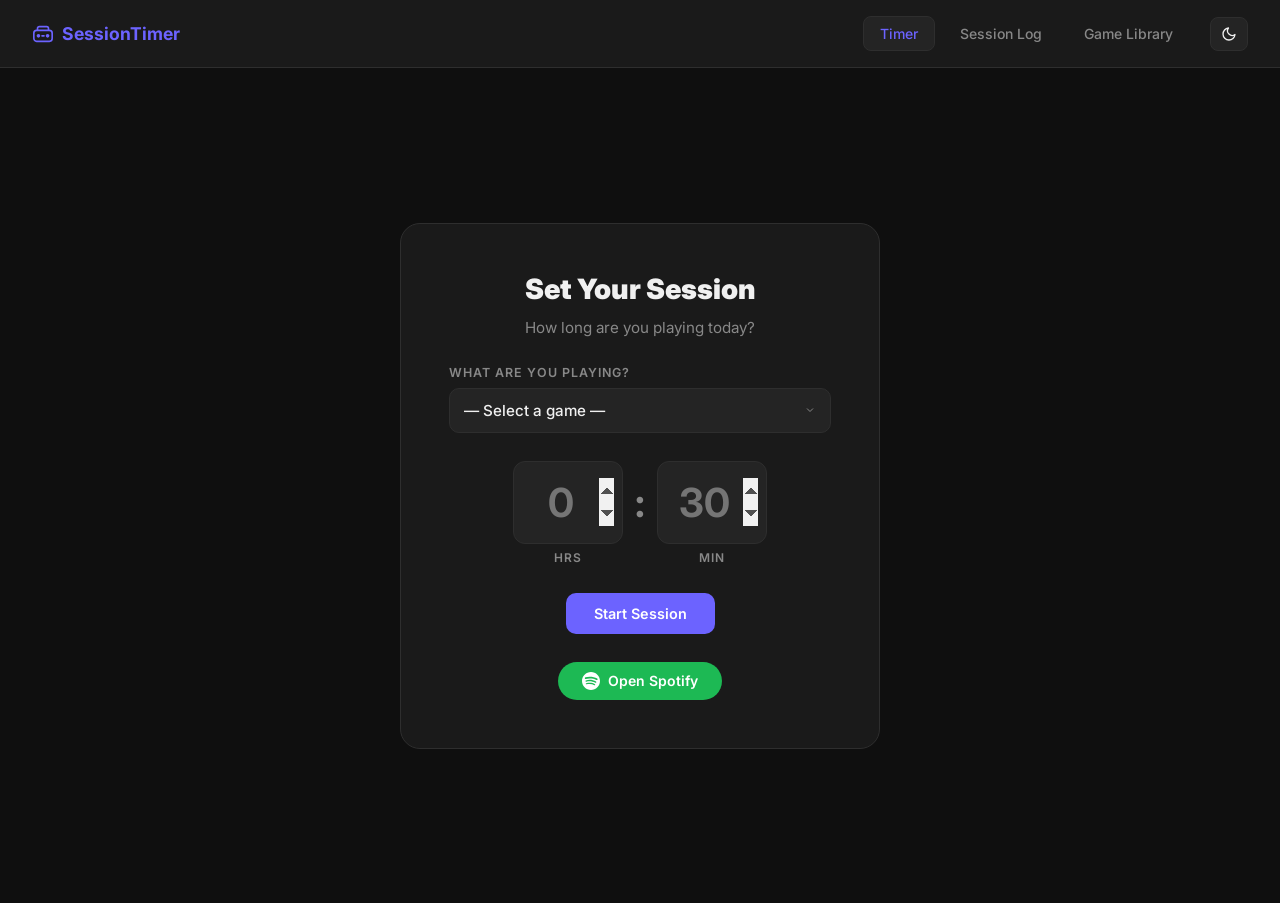
==== index.html @ 086ff905 "Add game library, local storage, and Mindfulness features" ====
<!DOCTYPE html>
<html lang="en" data-theme="dark">

<head>
  <meta charset="UTF-8" />
  <meta name="viewport" content="width=device-width, initial-scale=1.0" />
  <title>Game Session Timer</title>
  <link rel="stylesheet" href="styles.css" />
  <link href="https://fonts.googleapis.com/css2?family=Inter:wght@400;500;600;700;900&display=swap" rel="stylesheet" />
</head>

<body>

  <nav class="navbar">
    <div class="nav-logo">
      <svg width="22" height="22" viewBox="0 0 24 24" fill="none" xmlns="http://www.w3.org/2000/svg">
        <rect x="2" y="8" width="20" height="12" rx="3" stroke="currentColor" stroke-width="1.8"/>
        <circle cx="7" cy="14" r="2" fill="currentColor"/>
        <circle cx="17" cy="14" r="2" fill="currentColor"/>
        <rect x="10" y="13" width="4" height="2" rx="1" fill="currentColor"/>
        <path d="M6 8V6a2 2 0 0 1 2-2h8a2 2 0 0 1 2 2v2" stroke="currentColor" stroke-width="1.8"/>
      </svg>
      SessionTimer
    </div>
    <div class="nav-right">
      <div class="nav-links">
        <button onclick="showSection('timer')" class="nav-btn active" id="nav-timer">Timer</button>
        <button onclick="showSection('log')" class="nav-btn" id="nav-log">Session Log</button>
        <button onclick="showSection('library')" class="nav-btn" id="nav-library">Game Library</button>
      </div>
      <button class="theme-toggle" onclick="toggleTheme()" id="theme-btn">
        <svg id="moon-icon" width="16" height="16" viewBox="0 0 24 24" fill="none" xmlns="http://www.w3.org/2000/svg">
          <path d="M21 12.79A9 9 0 1 1 11.21 3 7 7 0 0 0 21 12.79z" stroke="currentColor" stroke-width="2" stroke-linecap="round" stroke-linejoin="round"/>
        </svg>
        <svg id="sun-icon" width="16" height="16" viewBox="0 0 24 24" fill="none" xmlns="http://www.w3.org/2000/svg" class="hidden">
          <circle cx="12" cy="12" r="5" stroke="currentColor" stroke-width="2"/>
          <line x1="12" y1="1" x2="12" y2="3" stroke="currentColor" stroke-width="2" stroke-linecap="round"/>
          <line x1="12" y1="21" x2="12" y2="23" stroke="currentColor" stroke-width="2" stroke-linecap="round"/>
          <line x1="4.22" y1="4.22" x2="5.64" y2="5.64" stroke="currentColor" stroke-width="2" stroke-linecap="round"/>
          <line x1="18.36" y1="18.36" x2="19.78" y2="19.78" stroke="currentColor" stroke-width="2" stroke-linecap="round"/>
          <line x1="1" y1="12" x2="3" y2="12" stroke="currentColor" stroke-width="2" stroke-linecap="round"/>
          <line x1="21" y1="12" x2="23" y2="12" stroke="currentColor" stroke-width="2" stroke-linecap="round"/>
          <line x1="4.22" y1="19.78" x2="5.64" y2="18.36" stroke="currentColor" stroke-width="2" stroke-linecap="round"/>
          <line x1="18.36" y1="5.64" x2="19.78" y2="4.22" stroke="currentColor" stroke-width="2" stroke-linecap="round"/>
        </svg>
      </button>
    </div>
  </nav>

  <!-- Progress bar sits flush under the navbar, hidden until a session starts -->
  <div id="progress-bar-container" class="progress-bar-container hidden">
    <div id="progress-bar-fill" class="progress-bar-fill"></div>
  </div>

  <!-- ── TIMER SECTION ── -->
  <section id="timer-section" class="section active">
    <div class="timer-card">

      <h1 class="timer-title">Set Your Session</h1>
      <p class="timer-subtitle">How long are you playing today?</p>

      <!-- Game selector: dropdown + optional custom input -->
      <div class="game-selector" id="game-selector">
        <label class="game-label">What are you playing?</label>
        <select id="game-dropdown" class="game-dropdown" onchange="handleGameDropdown()">
          <option value="">— Select a game —</option>
          <option value="Fortnite">Fortnite</option>
          <option value="Minecraft">Minecraft</option>
          <option value="Call of Duty">Call of Duty</option>
          <option value="Valorant">Valorant</option>
          <option value="Apex Legends">Apex Legends</option>
          <option value="League of Legends">League of Legends</option>
          <option value="FIFA">FIFA</option>
          <option value="Rocket League">Rocket League</option>
          <option value="GTA V">GTA V</option>
          <option value="Elden Ring">Elden Ring</option>
          <option value="Overwatch 2">Overwatch 2</option>
          <option value="Cyberpunk 2077">Cyberpunk 2077</option>
          <option value="The Last of Us">The Last of Us</option>
          <option value="Red Dead Redemption 2">Red Dead Redemption 2</option>
          <option value="Zelda: Tears of the Kingdom">Zelda: Tears of the Kingdom</option>
          <option value="custom">✏️ Type my own...</option>
        </select>
        <!-- Shown only when "Type my own" is selected -->
        <input type="text" id="game-custom-input" class="game-custom-input hidden" placeholder="Enter game name..." />
      </div>

      <div class="time-inputs" id="time-inputs">
        <div class="input-group">
          <input type="number" id="hours-input" min="0" max="23" placeholder="0" />
          <label>hrs</label>
        </div>
        <div class="input-divider">:</div>
        <div class="input-group">
          <input type="number" id="minutes-input" min="0" max="59" placeholder="30" />
          <label>min</label>
        </div>
      </div>

      <div class="countdown-display hidden" id="countdown-display">
        <div class="countdown-game-name" id="countdown-game-name"></div>
        <div class="countdown-time" id="countdown-time">00:00:00</div>
        <div class="countdown-label" id="countdown-label">Time Remaining</div>
      </div>

      <div class="warning-banner hidden" id="warning-banner">
        ⚠️ Less than 5 minutes left!
      </div>

      <div class="timer-controls">
        <button class="btn btn-primary" id="start-btn" onclick="startTimer()">Start Session</button>
        <button class="btn btn-secondary hidden" id="pause-btn" onclick="pauseTimer()">Pause</button>
        <button class="btn btn-ghost hidden" id="reset-btn" onclick="resetTimer()">Reset</button>
      </div>

      <a href="https://open.spotify.com" target="_blank" class="spotify-btn">
        <svg width="18" height="18" viewBox="0 0 24 24" xmlns="http://www.w3.org/2000/svg" fill="white">
          <path d="M12 0C5.373 0 0 5.373 0 12s5.373 12 12 12 12-5.373 12-12S18.627 0 12 0zm5.516 17.318c-.214.354-.676.465-1.028.251-2.818-1.722-6.365-2.111-10.542-1.157-.402.092-.803-.158-.895-.559-.092-.401.158-.803.559-.895 4.568-1.045 8.487-.595 11.655 1.338.353.215.464.676.251 1.022zm1.472-3.27c-.27.438-.843.576-1.281.308-3.225-1.982-8.142-2.557-11.958-1.399-.494.149-1.017-.131-1.166-.625-.148-.494.132-1.016.625-1.165 4.358-1.322 9.776-.682 13.472 1.594.439.27.577.843.308 1.287zm.126-3.409c-3.868-2.297-10.248-2.508-13.942-1.387-.592.18-1.217-.155-1.396-.747-.18-.592.155-1.217.747-1.396 4.244-1.289 11.298-1.04 15.754 1.605.533.316.708 1.003.392 1.535-.316.531-1.003.707-1.535.39h-.02z"/>
        </svg>
        Open Spotify
      </a>

    </div>
  </section>

  <!-- ── SESSION LOG SECTION ── -->
  <section id="log-section" class="section hidden">
    <div class="log-card">

      <div class="log-header">
        <h2 class="log-title">Session Log</h2>
        <button class="btn btn-ghost" onclick="clearLog()">Clear All</button>
      </div>

      <div class="log-stats">
        <div class="stat-pill">
          <span id="total-sessions">0</span> sessions
        </div>
        <div class="stat-pill">
          <span id="total-time">0</span> mins total
        </div>
      </div>

      <div id="log-list" class="log-list">
        <div class="log-empty" id="log-empty">No sessions yet. Start a timer to log your first session.</div>
      </div>

    </div>
  </section>

  <!-- ── GAME LIBRARY SECTION ── -->
  <section id="library-section" class="section hidden">
    <div class="library-card">

      <div class="log-header">
        <h2 class="log-title">🎮 Game Library</h2>
      </div>

      <!-- Weekly nudge shown when playtime exceeds 15 hrs -->
      <div id="wellness-nudge" class="wellness-nudge hidden">
        🧘 You've logged a lot of gaming this week. Remember to stretch, hydrate, and rest your eyes!
      </div>

      <div id="library-grid" class="library-grid">
        <div class="log-empty" id="library-empty">No games tracked yet. Start a session to build your library.</div>
      </div>

    </div>
  </section>

  <!-- ── INTENTION MODAL (pre-session) ── -->
  <div id="intention-modal" class="modal-overlay hidden">
    <div class="modal">
      <h2 class="modal-title">Before you dive in...</h2>
      <p class="modal-subtitle">What's your intention for this session?</p>
      <div class="intention-options">
        <button class="intention-btn" onclick="selectIntention('🎯 Focused practice')">🎯 Focused practice</button>
        <button class="intention-btn" onclick="selectIntention('😌 Unwind & relax')">😌 Unwind & relax</button>
        <button class="intention-btn" onclick="selectIntention('🏆 Competitive grind')">🏆 Competitive grind</button>
        <button class="intention-btn" onclick="selectIntention('🧭 Explore & have fun')">🧭 Explore & have fun</button>
      </div>
    </div>
  </div>

  <!-- ── REFLECTION MODAL (post-session) ── -->
  <div id="reflection-modal" class="modal-overlay hidden">
    <div class="modal">
      <h2 class="modal-title">Session Complete! 🎉</h2>
      <p class="modal-subtitle">How are you feeling?</p>
      <div class="mood-options">
        <button class="mood-btn" onclick="selectMood('😤', 'Frustrated')">😤<span>Frustrated</span></button>
        <button class="mood-btn" onclick="selectMood('😐', 'Meh')">😐<span>Meh</span></button>
        <button class="mood-btn" onclick="selectMood('🙂', 'Good')">🙂<span>Good</span></button>
        <button class="mood-btn" onclick="selectMood('😄', 'Great')">😄<span>Great</span></button>
      </div>
    </div>
  </div>

  <script src="script.js"></script>

</body>
</html>
---- styles.css ----
*, *::before, *::after {
  margin: 0;
  padding: 0;
  box-sizing: border-box;
}

:root {
  --bg: #0f0f0f;
  --surface: #1a1a1a;
  --surface-2: #242424;
  --border: #2e2e2e;
  --text: #f0f0f0;
  --text-muted: #888;
  --accent: #6c63ff;
  --accent-hover: #5a52e0;
  --warning: #f59e0b;
  --danger: #ef4444;
  --success: #22c55e;
}

[data-theme="light"] {
  --bg: #f4f4f5;
  --surface: #ffffff;
  --surface-2: #f0f0f0;
  --border: #e0e0e0;
  --text: #111111;
  --text-muted: #666;
  --accent: #6c63ff;
  --accent-hover: #5a52e0;
}

body {
  font-family: 'Inter', sans-serif;
  background-color: var(--bg);
  color: var(--text);
  min-height: 100vh;
  transition: background-color 0.3s, color 0.3s;
}

/* ── Navbar ── */
.navbar {
  display: flex;
  justify-content: space-between;
  align-items: center;
  padding: 16px 32px;
  background-color: var(--surface);
  border-bottom: 1px solid var(--border);
  position: sticky;
  top: 0;
  z-index: 100;
}

.nav-logo {
  font-weight: 700;
  font-size: 1.1rem;
  color: var(--accent);
  display: flex;
  align-items: center;
  gap: 8px;
}

.nav-right {
  display: flex;
  align-items: center;
  gap: 20px;
}

.nav-links {
  display: flex;
  gap: 8px;
}

.nav-btn {
  font-family: 'Inter', sans-serif;
  font-size: 0.875rem;
  font-weight: 500;
  padding: 8px 16px;
  background: transparent;
  color: var(--text-muted);
  border: 1px solid transparent;
  border-radius: 8px;
  cursor: pointer;
  transition: all 0.2s;
}

.nav-btn:hover {
  color: var(--text);
  background: var(--surface-2);
}

.nav-btn.active {
  color: var(--accent);
  background: var(--surface-2);
  border-color: var(--border);
}

.theme-toggle {
  font-family: 'Inter', sans-serif;
  font-size: 0.8rem;
  font-weight: 500;
  padding: 8px 10px;
  background: var(--surface-2);
  color: var(--text);
  border: 1px solid var(--border);
  border-radius: 8px;
  cursor: pointer;
  transition: all 0.2s;
  display: flex;
  align-items: center;
  justify-content: center;
}

.theme-toggle:hover {
  border-color: var(--accent);
  color: var(--accent);
}

/* ── Progress Bar ── */
.progress-bar-container {
  position: sticky;
  top: 65px;
  z-index: 99;
  width: 100%;
  height: 4px;
  background: var(--surface-2);
}

.progress-bar-fill {
  height: 100%;
  width: 100%;
  background: var(--accent);
  transition: width 1s linear, background-color 0.3s;
  border-radius: 0 2px 2px 0;
}

.progress-bar-fill.warning { background: var(--warning); }
.progress-bar-fill.danger  { background: var(--danger); }

/* ── Sections ── */
.section {
  min-height: calc(100vh - 65px);
  display: flex;
  align-items: center;
  justify-content: center;
  padding: 40px 20px;
}

.hidden { display: none !important; }
.section.active { display: flex; }

/* ── Timer Card ── */
.timer-card {
  background: var(--surface);
  border: 1px solid var(--border);
  border-radius: 20px;
  padding: 48px;
  width: 100%;
  max-width: 480px;
  display: flex;
  flex-direction: column;
  align-items: center;
  gap: 28px;
}

.timer-title {
  font-size: 1.75rem;
  font-weight: 900;
  text-align: center;
}

.timer-subtitle {
  font-size: 0.95rem;
  color: var(--text-muted);
  text-align: center;
  margin-top: -16px;
}

/* ── Game Selector ── */
.game-selector {
  width: 100%;
  display: flex;
  flex-direction: column;
  gap: 8px;
}

.game-label {
  font-size: 0.78rem;
  font-weight: 600;
  color: var(--text-muted);
  text-transform: uppercase;
  letter-spacing: 1px;
}

.game-dropdown {
  font-family: 'Inter', sans-serif;
  font-size: 0.95rem;
  font-weight: 500;
  width: 100%;
  padding: 12px 14px;
  background: var(--surface-2);
  color: var(--text);
  border: 1px solid var(--border);
  border-radius: 10px;
  cursor: pointer;
  outline: none;
  transition: border-color 0.2s;
  appearance: none;
  background-image: url("data:image/svg+xml,%3Csvg xmlns='http://www.w3.org/2000/svg' width='12' height='12' viewBox='0 0 24 24' fill='none' stroke='%23888' stroke-width='2'%3E%3Cpolyline points='6 9 12 15 18 9'/%3E%3C/svg%3E");
  background-repeat: no-repeat;
  background-position: right 14px center;
}

.game-dropdown:focus {
  border-color: var(--accent);
}

.game-custom-input {
  font-family: 'Inter', sans-serif;
  font-size: 0.95rem;
  font-weight: 500;
  width: 100%;
  padding: 12px 14px;
  background: var(--surface-2);
  color: var(--text);
  border: 1px solid var(--border);
  border-radius: 10px;
  outline: none;
  transition: border-color 0.2s;
}

.game-custom-input:focus {
  border-color: var(--accent);
}

/* ── Time Inputs ── */
.time-inputs {
  display: flex;
  align-items: center;
  gap: 12px;
}

.input-group {
  display: flex;
  flex-direction: column;
  align-items: center;
  gap: 6px;
}

.input-group input {
  font-family: 'Inter', sans-serif;
  font-size: 2.5rem;
  font-weight: 700;
  width: 110px;
  text-align: center;
  background: var(--surface-2);
  color: var(--text);
  border: 1px solid var(--border);
  border-radius: 12px;
  padding: 16px 8px;
  outline: none;
  transition: border-color 0.2s;
}

.input-group input:focus { border-color: var(--accent); }

.input-group input::-webkit-inner-spin-button,
.input-group input::-webkit-outer-spin-button { opacity: 1; }

.input-group label {
  font-size: 0.75rem;
  font-weight: 600;
  color: var(--text-muted);
  text-transform: uppercase;
  letter-spacing: 1px;
}

.input-divider {
  font-size: 2.5rem;
  font-weight: 700;
  color: var(--text-muted);
  margin-bottom: 20px;
}

/* ── Countdown ── */
.countdown-display { text-align: center; }

.countdown-game-name {
  font-size: 0.85rem;
  font-weight: 700;
  color: var(--accent);
  text-transform: uppercase;
  letter-spacing: 2px;
  margin-bottom: 4px;
}

.countdown-time {
  font-size: 4rem;
  font-weight: 900;
  letter-spacing: -2px;
  color: var(--accent);
  transition: color 0.3s;
}

.countdown-time.warning { color: var(--warning); }
.countdown-time.danger  { color: var(--danger); }

.countdown-label {
  font-size: 0.8rem;
  color: var(--text-muted);
  text-transform: uppercase;
  letter-spacing: 2px;
  margin-top: 6px;
}

.warning-banner {
  background: rgba(245, 158, 11, 0.1);
  border: 1px solid var(--warning);
  color: var(--warning);
  padding: 10px 20px;
  border-radius: 8px;
  font-size: 0.875rem;
  font-weight: 600;
  text-align: center;
  width: 100%;
}

/* ── Buttons ── */
.timer-controls {
  display: flex;
  gap: 12px;
  flex-wrap: wrap;
  justify-content: center;
}

.btn {
  font-family: 'Inter', sans-serif;
  font-size: 0.9rem;
  font-weight: 600;
  padding: 12px 28px;
  border-radius: 10px;
  border: none;
  cursor: pointer;
  transition: all 0.2s;
}

.btn-primary { background: var(--accent); color: white; }
.btn-primary:hover { background: var(--accent-hover); transform: translateY(-1px); }

.btn-secondary {
  background: var(--surface-2);
  color: var(--text);
  border: 1px solid var(--border);
}
.btn-secondary:hover { border-color: var(--accent); color: var(--accent); }

.btn-ghost {
  background: transparent;
  color: var(--text-muted);
  border: 1px solid var(--border);
}
.btn-ghost:hover { color: var(--text); border-color: var(--text-muted); }

/* ── Spotify Button ── */
.spotify-btn {
  display: inline-flex;
  align-items: center;
  gap: 8px;
  text-decoration: none;
  font-family: 'Inter', sans-serif;
  font-size: 0.875rem;
  font-weight: 600;
  padding: 10px 24px;
  border-radius: 999px;
  background: #1db954;
  color: white;
  transition: all 0.2s;
}
.spotify-btn:hover { background: #17a349; transform: translateY(-1px); }

/* ── Session Log ── */
.log-card {
  background: var(--surface);
  border: 1px solid var(--border);
  border-radius: 20px;
  padding: 40px;
  width: 100%;
  max-width: 600px;
  display: flex;
  flex-direction: column;
  gap: 24px;
}

.log-header {
  display: flex;
  justify-content: space-between;
  align-items: center;
}

.log-title { font-size: 1.5rem; font-weight: 900; }

.log-stats { display: flex; gap: 12px; }

.stat-pill {
  background: var(--surface-2);
  border: 1px solid var(--border);
  border-radius: 999px;
  padding: 6px 16px;
  font-size: 0.85rem;
  color: var(--text-muted);
}
.stat-pill span { font-weight: 700; color: var(--accent); }

.log-list {
  display: flex;
  flex-direction: column;
  gap: 10px;
  max-height: 400px;
  overflow-y: auto;
}

.log-empty {
  color: var(--text-muted);
  font-size: 0.9rem;
  text-align: center;
  padding: 40px 0;
}

.log-item {
  display: flex;
  justify-content: space-between;
  align-items: center;
  padding: 14px 18px;
  background: var(--surface-2);
  border-radius: 10px;
  border: 1px solid var(--border);
  font-size: 0.9rem;
}

.log-item-left { display: flex; flex-direction: column; gap: 3px; }
.log-item-duration { font-weight: 700; font-size: 1rem; }
.log-item-time { font-size: 0.78rem; color: var(--text-muted); }
.log-item-mood { font-size: 0.82rem; color: var(--text-muted); margin-top: 2px; }

.log-item-badge {
  background: rgba(108, 99, 255, 0.15);
  color: var(--accent);
  border-radius: 6px;
  padding: 4px 10px;
  font-size: 0.75rem;
  font-weight: 600;
}

/* ── Game Library ── */
.library-card {
  background: var(--surface);
  border: 1px solid var(--border);
  border-radius: 20px;
  padding: 40px;
  width: 100%;
  max-width: 660px;
  display: flex;
  flex-direction: column;
  gap: 24px;
}

.library-grid {
  display: flex;
  flex-direction: column;
  gap: 12px;
}

.library-game-card {
  display: flex;
  align-items: center;
  gap: 16px;
  padding: 16px 20px;
  background: var(--surface-2);
  border: 1px solid var(--border);
  border-radius: 12px;
  transition: border-color 0.2s;
}

.library-game-card:hover { border-color: var(--accent); }

.library-game-icon {
  font-size: 1.6rem;
  width: 44px;
  height: 44px;
  display: flex;
  align-items: center;
  justify-content: center;
  background: var(--surface);
  border-radius: 10px;
  border: 1px solid var(--border);
  flex-shrink: 0;
}

.library-game-info {
  flex: 1;
  display: flex;
  flex-direction: column;
  gap: 3px;
}

.library-game-name { font-size: 1rem; font-weight: 700; }
.library-game-meta { font-size: 0.78rem; color: var(--text-muted); }

.library-game-time {
  font-size: 1.1rem;
  font-weight: 900;
  color: var(--accent);
  white-space: nowrap;
}

/* ── Wellness Nudge ── */
.wellness-nudge {
  background: rgba(34, 197, 94, 0.08);
  border: 1px solid var(--success);
  color: var(--success);
  padding: 12px 18px;
  border-radius: 10px;
  font-size: 0.875rem;
  font-weight: 600;
}

/* ── Modals ── */
.modal-overlay {
  position: fixed;
  inset: 0;
  background: rgba(0, 0, 0, 0.7);
  display: flex;
  align-items: center;
  justify-content: center;
  z-index: 200;
  padding: 20px;
  backdrop-filter: blur(4px);
}

.modal {
  background: var(--surface);
  border: 1px solid var(--border);
  border-radius: 20px;
  padding: 40px;
  max-width: 420px;
  width: 100%;
  display: flex;
  flex-direction: column;
  align-items: center;
  gap: 20px;
  animation: modal-in 0.2s ease;
}

@keyframes modal-in {
  from { opacity: 0; transform: scale(0.95) translateY(8px); }
  to   { opacity: 1; transform: scale(1) translateY(0); }
}

.modal-title {
  font-size: 1.4rem;
  font-weight: 900;
  text-align: center;
}

.modal-subtitle {
  font-size: 0.9rem;
  color: var(--text-muted);
  text-align: center;
  margin-top: -10px;
}

/* Intention buttons — full width stacked */
.intention-options {
  display: flex;
  flex-direction: column;
  gap: 10px;
  width: 100%;
}

.intention-btn {
  font-family: 'Inter', sans-serif;
  font-size: 0.95rem;
  font-weight: 600;
  padding: 14px 20px;
  background: var(--surface-2);
  color: var(--text);
  border: 1px solid var(--border);
  border-radius: 10px;
  cursor: pointer;
  text-align: left;
  transition: all 0.2s;
}

.intention-btn:hover {
  border-color: var(--accent);
  color: var(--accent);
  background: rgba(108, 99, 255, 0.06);
}

/* Mood buttons — 2×2 grid */
.mood-options {
  display: grid;
  grid-template-columns: 1fr 1fr;
  gap: 12px;
  width: 100%;
}

.mood-btn {
  font-family: 'Inter', sans-serif;
  font-size: 0.85rem;
  font-weight: 600;
  padding: 18px 12px;
  background: var(--surface-2);
  color: var(--text);
  border: 1px solid var(--border);
  border-radius: 12px;
  cursor: pointer;
  display: flex;
  flex-direction: column;
  align-items: center;
  gap: 8px;
  transition: all 0.2s;
  font-size: 2rem;
}

.mood-btn span {
  font-size: 0.8rem;
  font-weight: 600;
  color: var(--text-muted);
}

.mood-btn:hover {
  border-color: var(--accent);
  transform: translateY(-2px);
}
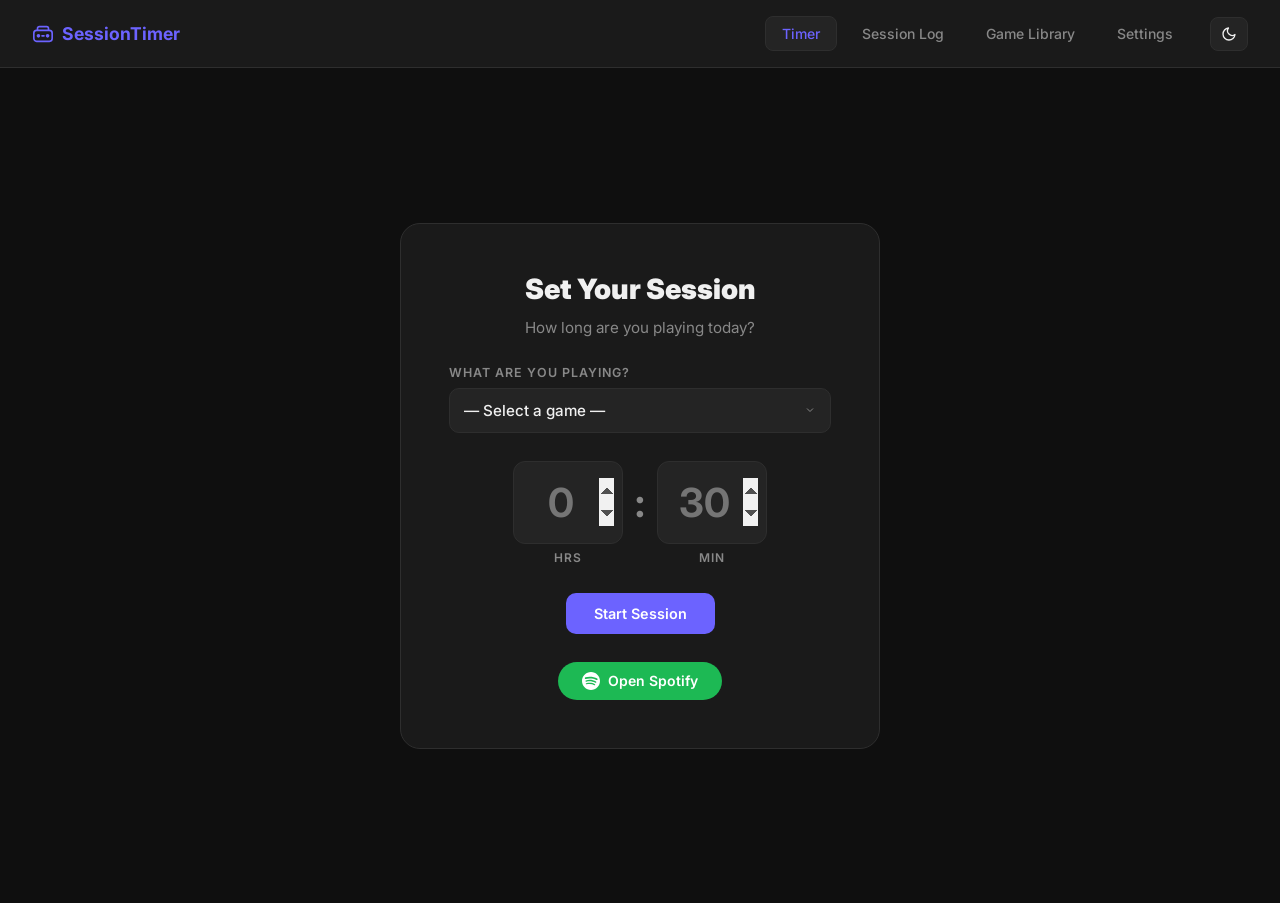
==== commit d9aea39e: "fix file names" ====
--- a/index.html
+++ b/index.html
@@ -27,6 +27,7 @@
         <button onclick="showSection('timer')" class="nav-btn active" id="nav-timer">Timer</button>
         <button onclick="showSection('log')" class="nav-btn" id="nav-log">Session Log</button>
         <button onclick="showSection('library')" class="nav-btn" id="nav-library">Game Library</button>
+        <button onclick="showSection('settings')" class="nav-btn" id="nav-settings">Settings</button>
       </div>
       <button class="theme-toggle" onclick="toggleTheme()" id="theme-btn">
         <svg id="moon-icon" width="16" height="16" viewBox="0 0 24 24" fill="none" xmlns="http://www.w3.org/2000/svg">
@@ -81,7 +82,6 @@
           <option value="Zelda: Tears of the Kingdom">Zelda: Tears of the Kingdom</option>
           <option value="custom">✏️ Type my own...</option>
         </select>
-        <!-- Shown only when "Type my own" is selected -->
         <input type="text" id="game-custom-input" class="game-custom-input hidden" placeholder="Enter game name..." />
       </div>
 
@@ -133,12 +133,8 @@
       </div>
 
       <div class="log-stats">
-        <div class="stat-pill">
-          <span id="total-sessions">0</span> sessions
-        </div>
-        <div class="stat-pill">
-          <span id="total-time">0</span> mins total
-        </div>
+        <div class="stat-pill"><span id="total-sessions">0</span> sessions</div>
+        <div class="stat-pill"><span id="total-time">0</span> mins total</div>
       </div>
 
       <div id="log-list" class="log-list">
@@ -156,13 +152,68 @@
         <h2 class="log-title">🎮 Game Library</h2>
       </div>
 
-      <!-- Weekly nudge shown when playtime exceeds 15 hrs -->
       <div id="wellness-nudge" class="wellness-nudge hidden">
         🧘 You've logged a lot of gaming this week. Remember to stretch, hydrate, and rest your eyes!
       </div>
 
       <div id="library-grid" class="library-grid">
         <div class="log-empty" id="library-empty">No games tracked yet. Start a session to build your library.</div>
+      </div>
+
+    </div>
+  </section>
+
+  <!-- ── SETTINGS SECTION ── -->
+  <section id="settings-section" class="section hidden">
+    <div class="settings-card">
+
+      <h2 class="log-title">⚙️ Settings</h2>
+      <p class="timer-subtitle" style="margin-top: -8px;">Your preferences are saved automatically.</p>
+
+      <!-- Sound style preference -->
+      <div class="settings-group">
+        <div class="settings-label">End-of-session sound</div>
+        <div class="settings-description">Choose what plays when your timer finishes.</div>
+        <div class="sound-options">
+
+          <div class="sound-option" id="sound-opt-chime" onclick="selectSound('chime')">
+            <div class="sound-option-icon">🧘</div>
+            <div class="sound-option-info">
+              <div class="sound-option-name">Calm Chime</div>
+              <div class="sound-option-desc">Soft meditation bell</div>
+            </div>
+            <button class="preview-btn" onclick="event.stopPropagation(); previewSound('chime')">▶ Preview</button>
+          </div>
+
+          <div class="sound-option" id="sound-opt-game" onclick="selectSound('game')">
+            <div class="sound-option-icon">🎮</div>
+            <div class="sound-option-info">
+              <div class="sound-option-name">Game Complete</div>
+              <div class="sound-option-desc">Achievement unlock style</div>
+            </div>
+            <button class="preview-btn" onclick="event.stopPropagation(); previewSound('game')">▶ Preview</button>
+          </div>
+
+          <div class="sound-option" id="sound-opt-none" onclick="selectSound('none')">
+            <div class="sound-option-icon">🔇</div>
+            <div class="sound-option-info">
+              <div class="sound-option-name">No Sound</div>
+              <div class="sound-option-desc">Silent finish</div>
+            </div>
+          </div>
+
+        </div>
+      </div>
+
+      <!-- Volume slider -->
+      <div class="settings-group" id="volume-group">
+        <div class="settings-label">Volume</div>
+        <div class="volume-row">
+          <span class="volume-icon">🔈</span>
+          <input type="range" id="volume-slider" class="volume-slider" min="0" max="100" value="70" oninput="updateVolume(this.value)" />
+          <span class="volume-icon">🔊</span>
+          <span class="volume-value" id="volume-value">70%</span>
+        </div>
       </div>
 
     </div>
@@ -184,9 +235,14 @@
 
   <!-- ── REFLECTION MODAL (post-session) ── -->
   <div id="reflection-modal" class="modal-overlay hidden">
-    <div class="modal">
+    <div class="modal reflection-modal-inner">
+      <!-- Pulsing ring around the checkmark -->
+      <div class="completion-ring">
+        <div class="completion-ring-pulse"></div>
+        <div class="completion-check">✓</div>
+      </div>
       <h2 class="modal-title">Session Complete! 🎉</h2>
-      <p class="modal-subtitle">How are you feeling?</p>
+      <p class="modal-subtitle">Take a breath. How are you feeling?</p>
       <div class="mood-options">
         <button class="mood-btn" onclick="selectMood('😤', 'Frustrated')">😤<span>Frustrated</span></button>
         <button class="mood-btn" onclick="selectMood('😐', 'Meh')">😐<span>Meh</span></button>
--- a/styles.css
+++ b/styles.css
@@ -83,16 +83,8 @@
   transition: all 0.2s;
 }
 
-.nav-btn:hover {
-  color: var(--text);
-  background: var(--surface-2);
-}
-
-.nav-btn.active {
-  color: var(--accent);
-  background: var(--surface-2);
-  border-color: var(--border);
-}
+.nav-btn:hover { color: var(--text); background: var(--surface-2); }
+.nav-btn.active { color: var(--accent); background: var(--surface-2); border-color: var(--border); }
 
 .theme-toggle {
   font-family: 'Inter', sans-serif;
@@ -109,11 +101,7 @@
   align-items: center;
   justify-content: center;
 }
-
-.theme-toggle:hover {
-  border-color: var(--accent);
-  color: var(--accent);
-}
+.theme-toggle:hover { border-color: var(--accent); color: var(--accent); }
 
 /* ── Progress Bar ── */
 .progress-bar-container {
@@ -132,7 +120,6 @@
   transition: width 1s linear, background-color 0.3s;
   border-radius: 0 2px 2px 0;
 }
-
 .progress-bar-fill.warning { background: var(--warning); }
 .progress-bar-fill.danger  { background: var(--danger); }
 
@@ -209,10 +196,7 @@
   background-repeat: no-repeat;
   background-position: right 14px center;
 }
-
-.game-dropdown:focus {
-  border-color: var(--accent);
-}
+.game-dropdown:focus { border-color: var(--accent); }
 
 .game-custom-input {
   font-family: 'Inter', sans-serif;
@@ -227,24 +211,12 @@
   outline: none;
   transition: border-color 0.2s;
 }
-
-.game-custom-input:focus {
-  border-color: var(--accent);
-}
+.game-custom-input:focus { border-color: var(--accent); }
 
 /* ── Time Inputs ── */
-.time-inputs {
-  display: flex;
-  align-items: center;
-  gap: 12px;
-}
-
-.input-group {
-  display: flex;
-  flex-direction: column;
-  align-items: center;
-  gap: 6px;
-}
+.time-inputs { display: flex; align-items: center; gap: 12px; }
+
+.input-group { display: flex; flex-direction: column; align-items: center; gap: 6px; }
 
 .input-group input {
   font-family: 'Inter', sans-serif;
@@ -260,9 +232,7 @@
   outline: none;
   transition: border-color 0.2s;
 }
-
 .input-group input:focus { border-color: var(--accent); }
-
 .input-group input::-webkit-inner-spin-button,
 .input-group input::-webkit-outer-spin-button { opacity: 1; }
 
@@ -300,7 +270,6 @@
   color: var(--accent);
   transition: color 0.3s;
 }
-
 .countdown-time.warning { color: var(--warning); }
 .countdown-time.danger  { color: var(--danger); }
 
@@ -325,12 +294,7 @@
 }
 
 /* ── Buttons ── */
-.timer-controls {
-  display: flex;
-  gap: 12px;
-  flex-wrap: wrap;
-  justify-content: center;
-}
+.timer-controls { display: flex; gap: 12px; flex-wrap: wrap; justify-content: center; }
 
 .btn {
   font-family: 'Inter', sans-serif;
@@ -346,18 +310,10 @@
 .btn-primary { background: var(--accent); color: white; }
 .btn-primary:hover { background: var(--accent-hover); transform: translateY(-1px); }
 
-.btn-secondary {
-  background: var(--surface-2);
-  color: var(--text);
-  border: 1px solid var(--border);
-}
+.btn-secondary { background: var(--surface-2); color: var(--text); border: 1px solid var(--border); }
 .btn-secondary:hover { border-color: var(--accent); color: var(--accent); }
 
-.btn-ghost {
-  background: transparent;
-  color: var(--text-muted);
-  border: 1px solid var(--border);
-}
+.btn-ghost { background: transparent; color: var(--text-muted); border: 1px solid var(--border); }
 .btn-ghost:hover { color: var(--text); border-color: var(--text-muted); }
 
 /* ── Spotify Button ── */
@@ -390,14 +346,8 @@
   gap: 24px;
 }
 
-.log-header {
-  display: flex;
-  justify-content: space-between;
-  align-items: center;
-}
-
+.log-header { display: flex; justify-content: space-between; align-items: center; }
 .log-title { font-size: 1.5rem; font-weight: 900; }
-
 .log-stats { display: flex; gap: 12px; }
 
 .stat-pill {
@@ -418,12 +368,7 @@
   overflow-y: auto;
 }
 
-.log-empty {
-  color: var(--text-muted);
-  font-size: 0.9rem;
-  text-align: center;
-  padding: 40px 0;
-}
+.log-empty { color: var(--text-muted); font-size: 0.9rem; text-align: center; padding: 40px 0; }
 
 .log-item {
   display: flex;
@@ -463,11 +408,7 @@
   gap: 24px;
 }
 
-.library-grid {
-  display: flex;
-  flex-direction: column;
-  gap: 12px;
-}
+.library-grid { display: flex; flex-direction: column; gap: 12px; }
 
 .library-game-card {
   display: flex;
@@ -479,7 +420,6 @@
   border-radius: 12px;
   transition: border-color 0.2s;
 }
-
 .library-game-card:hover { border-color: var(--accent); }
 
 .library-game-icon {
@@ -495,22 +435,10 @@
   flex-shrink: 0;
 }
 
-.library-game-info {
-  flex: 1;
-  display: flex;
-  flex-direction: column;
-  gap: 3px;
-}
-
+.library-game-info { flex: 1; display: flex; flex-direction: column; gap: 3px; }
 .library-game-name { font-size: 1rem; font-weight: 700; }
 .library-game-meta { font-size: 0.78rem; color: var(--text-muted); }
-
-.library-game-time {
-  font-size: 1.1rem;
-  font-weight: 900;
-  color: var(--accent);
-  white-space: nowrap;
-}
+.library-game-time { font-size: 1.1rem; font-weight: 900; color: var(--accent); white-space: nowrap; }
 
 /* ── Wellness Nudge ── */
 .wellness-nudge {
@@ -523,11 +451,116 @@
   font-weight: 600;
 }
 
+/* ── Settings Card ── */
+.settings-card {
+  background: var(--surface);
+  border: 1px solid var(--border);
+  border-radius: 20px;
+  padding: 40px;
+  width: 100%;
+  max-width: 560px;
+  display: flex;
+  flex-direction: column;
+  gap: 32px;
+}
+
+.settings-group { display: flex; flex-direction: column; gap: 10px; }
+
+.settings-label {
+  font-size: 1rem;
+  font-weight: 700;
+}
+
+.settings-description {
+  font-size: 0.85rem;
+  color: var(--text-muted);
+  margin-top: -4px;
+}
+
+/* ── Sound Options ── */
+.sound-options { display: flex; flex-direction: column; gap: 10px; margin-top: 4px; }
+
+.sound-option {
+  display: flex;
+  align-items: center;
+  gap: 14px;
+  padding: 14px 16px;
+  background: var(--surface-2);
+  border: 2px solid var(--border);
+  border-radius: 12px;
+  cursor: pointer;
+  transition: all 0.2s;
+}
+
+.sound-option:hover { border-color: var(--accent); }
+.sound-option.selected { border-color: var(--accent); background: rgba(108, 99, 255, 0.08); }
+
+.sound-option-icon { font-size: 1.4rem; width: 36px; text-align: center; }
+
+.sound-option-info { flex: 1; display: flex; flex-direction: column; gap: 2px; }
+.sound-option-name { font-size: 0.95rem; font-weight: 700; }
+.sound-option-desc { font-size: 0.78rem; color: var(--text-muted); }
+
+.preview-btn {
+  font-family: 'Inter', sans-serif;
+  font-size: 0.78rem;
+  font-weight: 600;
+  padding: 6px 12px;
+  background: var(--surface);
+  color: var(--accent);
+  border: 1px solid var(--accent);
+  border-radius: 6px;
+  cursor: pointer;
+  transition: all 0.2s;
+  white-space: nowrap;
+}
+.preview-btn:hover { background: var(--accent); color: white; }
+
+/* ── Volume Slider ── */
+.volume-row {
+  display: flex;
+  align-items: center;
+  gap: 12px;
+  margin-top: 4px;
+}
+
+.volume-icon { font-size: 1.1rem; }
+
+.volume-slider {
+  flex: 1;
+  -webkit-appearance: none;
+  height: 4px;
+  border-radius: 2px;
+  background: var(--border);
+  outline: none;
+  cursor: pointer;
+}
+
+.volume-slider::-webkit-slider-thumb {
+  -webkit-appearance: none;
+  width: 18px;
+  height: 18px;
+  border-radius: 50%;
+  background: var(--accent);
+  cursor: pointer;
+  transition: transform 0.15s;
+}
+
+.volume-slider::-webkit-slider-thumb:hover { transform: scale(1.2); }
+
+.volume-value {
+  font-size: 0.85rem;
+  font-weight: 700;
+  color: var(--accent);
+  width: 36px;
+  text-align: right;
+}
+
 /* ── Modals ── */
 .modal-overlay {
   position: fixed;
   inset: 0;
-  background: rgba(0, 0, 0, 0.7);
+  background: rgba(0, 0, 0, 0.75);
   display: flex;
   align-items: center;
   justify-content: center;
@@ -547,34 +580,63 @@
   flex-direction: column;
   align-items: center;
   gap: 20px;
-  animation: modal-in 0.2s ease;
+  animation: modal-in 0.25s ease;
 }
 
 @keyframes modal-in {
-  from { opacity: 0; transform: scale(0.95) translateY(8px); }
+  from { opacity: 0; transform: scale(0.93) translateY(10px); }
   to   { opacity: 1; transform: scale(1) translateY(0); }
 }
 
-.modal-title {
-  font-size: 1.4rem;
+.modal-title { font-size: 1.4rem; font-weight: 900; text-align: center; }
+.modal-subtitle { font-size: 0.9rem; color: var(--text-muted); text-align: center; margin-top: -10px; }
+
+/* ── Completion Ring (reflection modal) ── */
+.completion-ring {
+  position: relative;
+  width: 80px;
+  height: 80px;
+  display: flex;
+  align-items: center;
+  justify-content: center;
+}
+
+.completion-ring-pulse {
+  position: absolute;
+  inset: 0;
+  border-radius: 50%;
+  border: 3px solid var(--accent);
+  animation: ring-pulse 1.5s ease-out infinite;
+}
+
+@keyframes ring-pulse {
+  0%   { transform: scale(1);   opacity: 0.8; }
+  100% { transform: scale(1.6); opacity: 0; }
+}
+
+.completion-check {
+  width: 60px;
+  height: 60px;
+  border-radius: 50%;
+  background: rgba(108, 99, 255, 0.15);
+  border: 2px solid var(--accent);
+  display: flex;
+  align-items: center;
+  justify-content: center;
+  font-size: 1.6rem;
+  color: var(--accent);
   font-weight: 900;
-  text-align: center;
-}
-
-.modal-subtitle {
-  font-size: 0.9rem;
-  color: var(--text-muted);
-  text-align: center;
-  margin-top: -10px;
-}
-
-/* Intention buttons — full width stacked */
-.intention-options {
-  display: flex;
-  flex-direction: column;
-  gap: 10px;
-  width: 100%;
-}
+  animation: check-pop 0.3s ease;
+}
+
+@keyframes check-pop {
+  0%   { transform: scale(0.5); opacity: 0; }
+  70%  { transform: scale(1.1); }
+  100% { transform: scale(1);   opacity: 1; }
+}
+
+/* Intention buttons */
+.intention-options { display: flex; flex-direction: column; gap: 10px; width: 100%; }
 
 .intention-btn {
   font-family: 'Inter', sans-serif;
@@ -589,25 +651,13 @@
   text-align: left;
   transition: all 0.2s;
 }
-
-.intention-btn:hover {
-  border-color: var(--accent);
-  color: var(--accent);
-  background: rgba(108, 99, 255, 0.06);
-}
-
-/* Mood buttons — 2×2 grid */
-.mood-options {
-  display: grid;
-  grid-template-columns: 1fr 1fr;
-  gap: 12px;
-  width: 100%;
-}
+.intention-btn:hover { border-color: var(--accent); color: var(--accent); background: rgba(108, 99, 255, 0.06); }
+
+/* Mood buttons */
+.mood-options { display: grid; grid-template-columns: 1fr 1fr; gap: 12px; width: 100%; }
 
 .mood-btn {
   font-family: 'Inter', sans-serif;
-  font-size: 0.85rem;
-  font-weight: 600;
   padding: 18px 12px;
   background: var(--surface-2);
   color: var(--text);
@@ -618,17 +668,9 @@
   flex-direction: column;
   align-items: center;
   gap: 8px;
-  transition: all 0.2s;
   font-size: 2rem;
-}
-
-.mood-btn span {
-  font-size: 0.8rem;
-  font-weight: 600;
-  color: var(--text-muted);
-}
-
-.mood-btn:hover {
-  border-color: var(--accent);
-  transform: translateY(-2px);
-}
+  transition: all 0.2s;
+}
+
+.mood-btn span { font-size: 0.8rem; font-weight: 600; color: var(--text-muted); }
+.mood-btn:hover { border-color: var(--accent); transform: translateY(-2px); }
